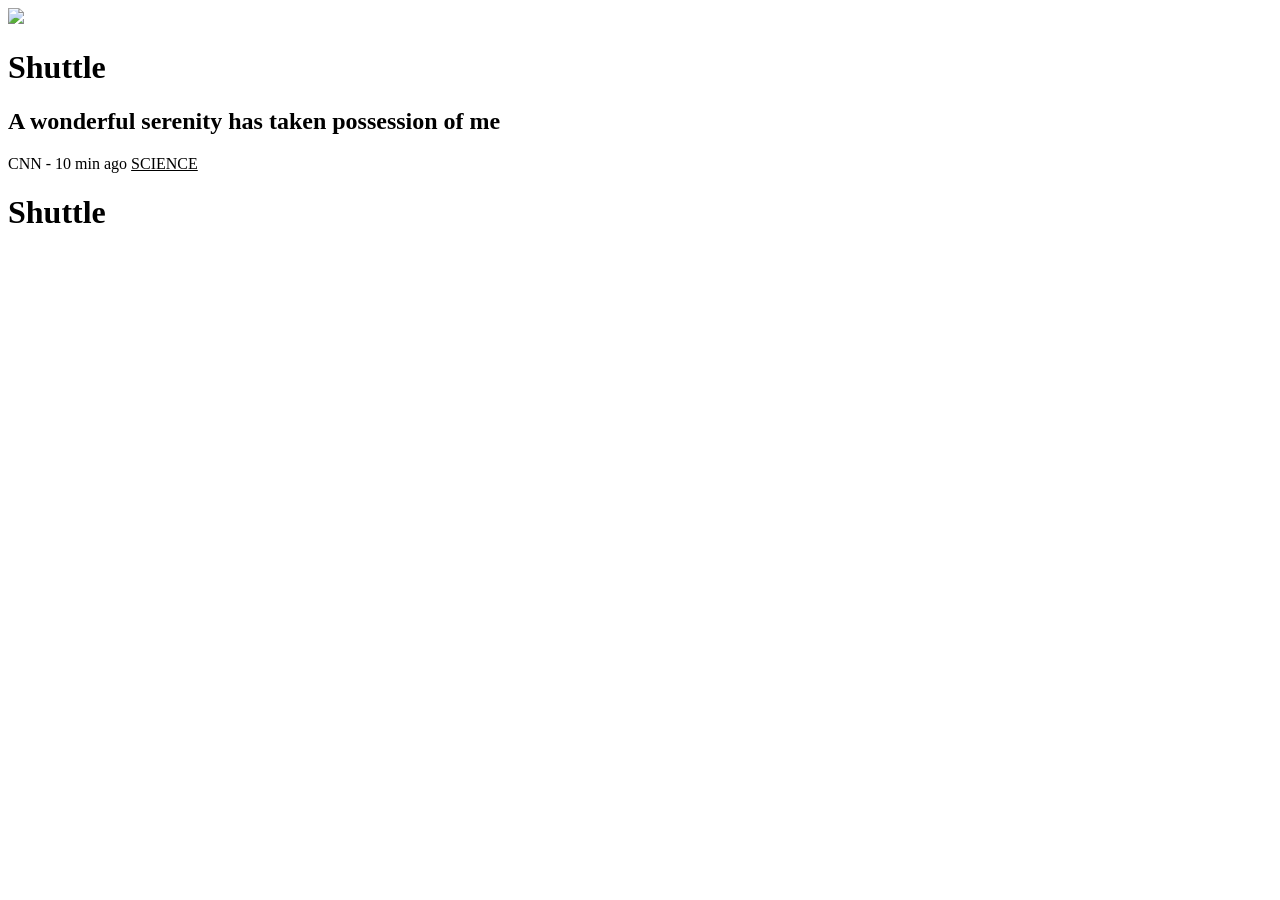
==== index.html @ 96f4abc2 "Add files via upload" ====
<!doctype html>
<html lang="en">
 <head>
  <meta charset="UTF-8">
  <meta name="Generator" content="EditPlus�">
  <meta name="Author" content="">
  <meta name="Keywords" content="">
  <meta name="Description" content="">
  <title>React Redux Dynamic List</title>
  <link href="css/style.css" rel="stylesheet">
  <link href="https://cdnjs.cloudflare.com/ajax/libs/ionicons/2.0.1/css/ionicons.css" rel="stylesheet">
  <script type="text/javascript" src="js/babel.js"></script>
  <script type="text/javascript" src="js/react.js"></script>
  <script type="text/javascript" src="js/browser.js"></script>
  <script type="text/javascript" src="js/react-with-addons.js"></script>
  <script type="text/javascript" src="js/react-dom.js"></script>
  <script type="text/javascript" src="js/redux.js"></script>
  <script type="text/javascript" src="js/react-redux.js"></script>
  <script type="text/javascript" src="js/redux-thunk.js"></script>
  <script type="text/jsx">
		const {Provider, connect} = ReactRedux;
		const {createStore, applyMiddleware} = Redux;
		const thunk = ReduxThunk.default;
		function fetchPostsRequest(){
		  return {
			type: "FETCH_REQUEST"
		  }
		}
		function fetchPostsSuccess(payload) {
		  return {
			type: "FETCH_SUCCESS",
			payload
		  }
		}
		function fetchPostsError() {
		  return {
			type: "FETCH_ERROR"
		  }
		}
		const reducer = (state = {}, action) => {
		  switch (action.type) {
			case "FETCH_REQUEST":
			  return state;
			case "FETCH_SUCCESS": 
			  return {state, posts: action.payload};
			default:
			  return state;
		  }
		} 

		function fetchPostsWithRedux() {
			return (dispatch) => {
			dispatch(fetchPostsRequest());
			return fetchPosts().then(([response, json]) =>{
				if(response.status === 200){
				dispatch(fetchPostsSuccess(json))
			  }
			  else{
				dispatch(fetchPostsError())
			  }
			})
		  }
		}

		function fetchPosts() {
		  const URL = "http://www.mocky.io/v2/596132761000006e0aac5adb";
		  return fetch(URL, { method: 'GET'})
			 .then( response => Promise.all([response, response.json()]));
		}
		class App extends React.Component {
			componentDidMount(){
			this.props.fetchPostsWithRedux()
		  }
			render(){
			  return (
					<div className="filter-list">
					<ul>
						{
					this.props.posts && 
				  this.props.posts.map((post) =>{
					return(
						<li>
							<img src={post.img} />
							<div className="content">
								<h3><a href="">{post.title}</a></h3>
								<p>{post.caption}</p>
								<div className="like"><i className="ion-ios-heart accent-text"></i>{post.likes}</div>
								<div className="people"><i className="ion-android-person-add"></i>{post.people}</div>
								<div className="share"><i className="ion-android-share-alt"></i>Share</div>
							</div>
						</li>
					)
				  })
				}
				</ul>
				</div>
			)
		  }
		}
		function mapStateToProps(state){
			return {
			posts: state.posts
		  }
		}


		let Container = connect(mapStateToProps, {fetchPostsWithRedux})(App);

		const store = createStore(
			reducer,
			applyMiddleware(thunk)
		);
		ReactDOM.render(
			<Provider store={store}>
				<Container/>
			</Provider>,
			document.getElementById('container')
		);

	</script>
 </head>
 <body>
	<div class="wrapper">
		<header>
			<div class="menu">
				<em></em>
				<em></em>
				<em></em>
			</div>
			<i><img src="http://drona.csa.iisc.ernet.in/~casl/images/people/default-profile.png" width="24px"></i>
			<h1>Shuttle</h1>
		</header>
		<div class="description">
			<h2>A wonderful serenity has taken possession of me</h2>
			<label>CNN - 10 min ago</label>
			<u>SCIENCE</u>
		</div>
	</div>
	<div class="list">
		<div id="container"></div>
	</div>
	<footer>
		<h1>Shuttle</h1>
		<div class="footer-icons">
		  <i class="ion-social-facebook m-10 white-text"></i>
		  <i class="ion-social-twitter m-10 white-text"></i>
		  <i class="ion-social-pinterest m-10 white-text"></i>
		  <i class="ion-social-instagram m-10 white-text"></i>
		</div>
	</footer>
 </body>
</html>
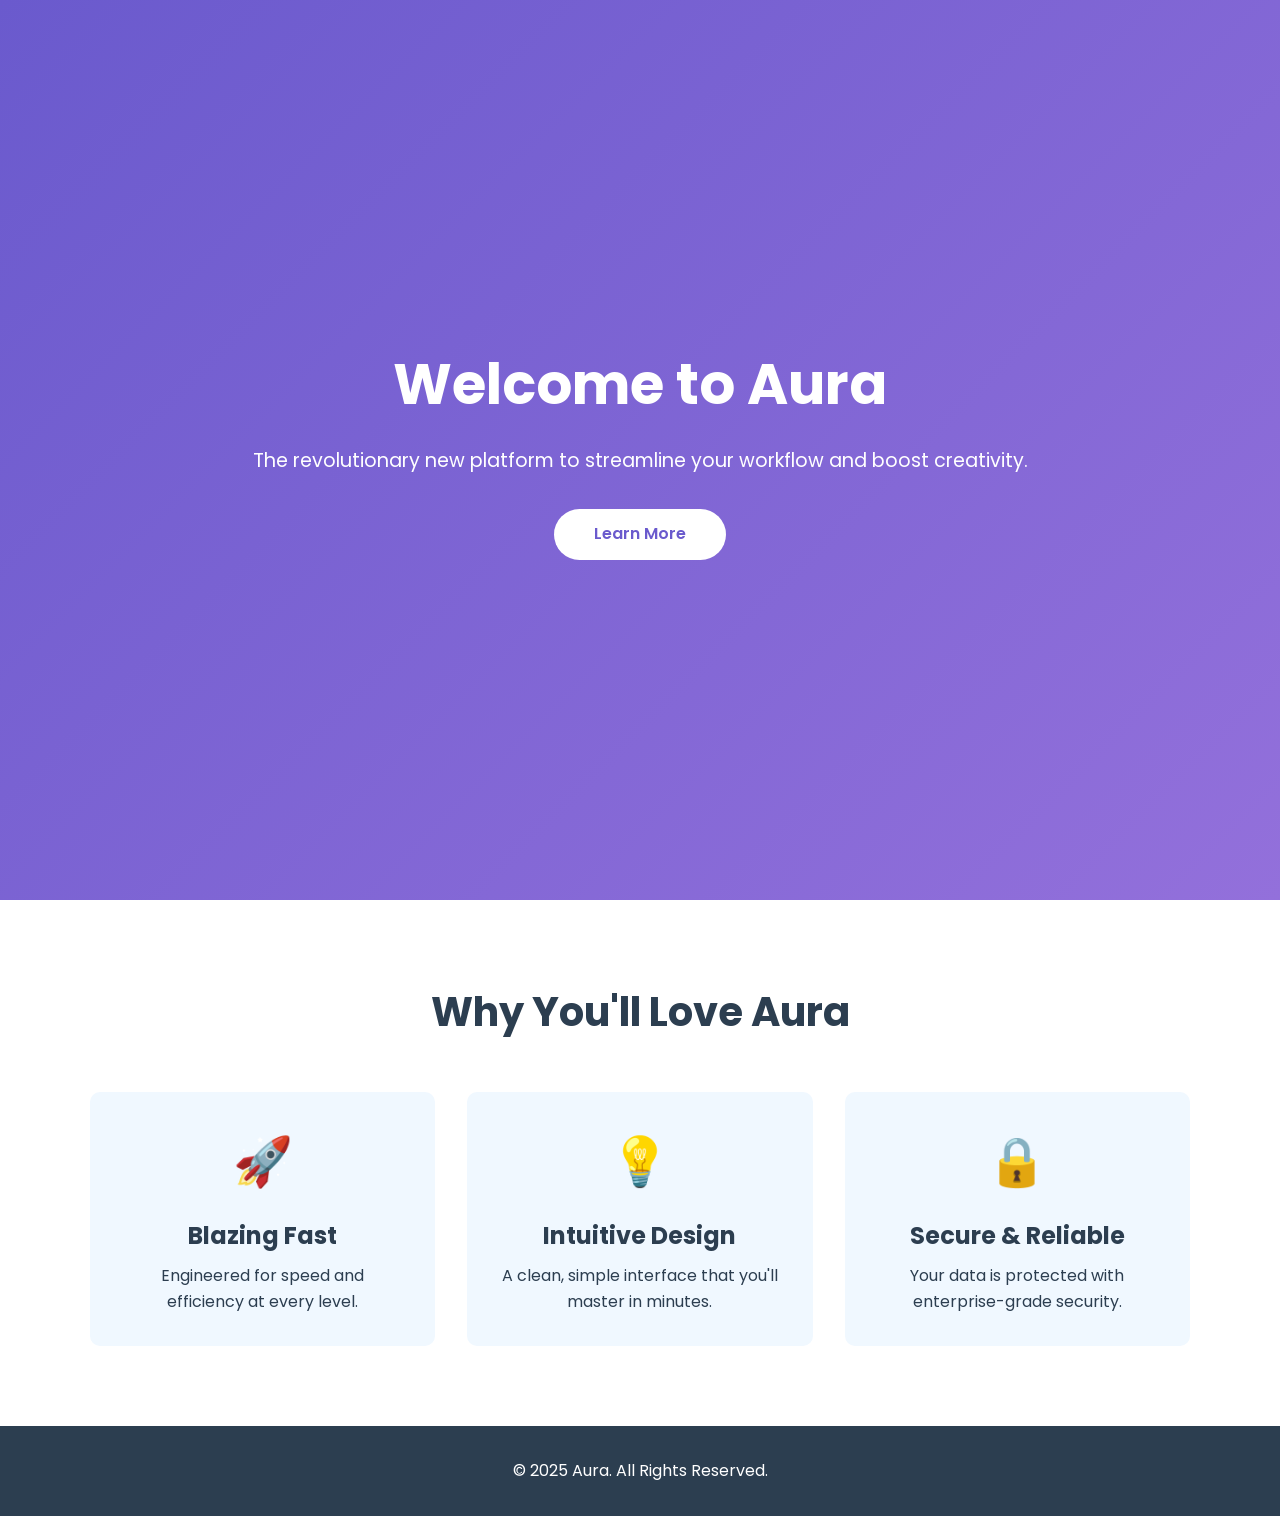
==== commit 271cbe20: "Create index.html" ====
--- a/index.html
+++ b/index.html
@@ -1,152 +1,188 @@
-<!doctype html>
-<html lang="en">
- <head>
-  <meta charset="UTF-8">
-  <meta name="Generator" content="EditPlus�">
-  <meta name="Author" content="">
-  <meta name="Keywords" content="">
-  <meta name="Description" content="">
-  <title>React Redux Dynamic List</title>
-  <link href="css/style.css" rel="stylesheet">
-  <link href="https://cdnjs.cloudflare.com/ajax/libs/ionicons/2.0.1/css/ionicons.css" rel="stylesheet">
-  <script type="text/javascript" src="js/babel.js"></script>
-  <script type="text/javascript" src="js/react.js"></script>
-  <script type="text/javascript" src="js/browser.js"></script>
-  <script type="text/javascript" src="js/react-with-addons.js"></script>
-  <script type="text/javascript" src="js/react-dom.js"></script>
-  <script type="text/javascript" src="js/redux.js"></script>
-  <script type="text/javascript" src="js/react-redux.js"></script>
-  <script type="text/javascript" src="js/redux-thunk.js"></script>
-  <script type="text/jsx">
-		const {Provider, connect} = ReactRedux;
-		const {createStore, applyMiddleware} = Redux;
-		const thunk = ReduxThunk.default;
-		function fetchPostsRequest(){
-		  return {
-			type: "FETCH_REQUEST"
-		  }
-		}
-		function fetchPostsSuccess(payload) {
-		  return {
-			type: "FETCH_SUCCESS",
-			payload
-		  }
-		}
-		function fetchPostsError() {
-		  return {
-			type: "FETCH_ERROR"
-		  }
-		}
-		const reducer = (state = {}, action) => {
-		  switch (action.type) {
-			case "FETCH_REQUEST":
-			  return state;
-			case "FETCH_SUCCESS": 
-			  return {state, posts: action.payload};
-			default:
-			  return state;
-		  }
-		} 
-
-		function fetchPostsWithRedux() {
-			return (dispatch) => {
-			dispatch(fetchPostsRequest());
-			return fetchPosts().then(([response, json]) =>{
-				if(response.status === 200){
-				dispatch(fetchPostsSuccess(json))
-			  }
-			  else{
-				dispatch(fetchPostsError())
-			  }
-			})
-		  }
-		}
-
-		function fetchPosts() {
-		  const URL = "http://www.mocky.io/v2/596132761000006e0aac5adb";
-		  return fetch(URL, { method: 'GET'})
-			 .then( response => Promise.all([response, response.json()]));
-		}
-		class App extends React.Component {
-			componentDidMount(){
-			this.props.fetchPostsWithRedux()
-		  }
-			render(){
-			  return (
-					<div className="filter-list">
-					<ul>
-						{
-					this.props.posts && 
-				  this.props.posts.map((post) =>{
-					return(
-						<li>
-							<img src={post.img} />
-							<div className="content">
-								<h3><a href="">{post.title}</a></h3>
-								<p>{post.caption}</p>
-								<div className="like"><i className="ion-ios-heart accent-text"></i>{post.likes}</div>
-								<div className="people"><i className="ion-android-person-add"></i>{post.people}</div>
-								<div className="share"><i className="ion-android-share-alt"></i>Share</div>
-							</div>
-						</li>
-					)
-				  })
-				}
-				</ul>
-				</div>
-			)
-		  }
-		}
-		function mapStateToProps(state){
-			return {
-			posts: state.posts
-		  }
-		}
-
-
-		let Container = connect(mapStateToProps, {fetchPostsWithRedux})(App);
-
-		const store = createStore(
-			reducer,
-			applyMiddleware(thunk)
-		);
-		ReactDOM.render(
-			<Provider store={store}>
-				<Container/>
-			</Provider>,
-			document.getElementById('container')
-		);
-
-	</script>
- </head>
- <body>
-	<div class="wrapper">
-		<header>
-			<div class="menu">
-				<em></em>
-				<em></em>
-				<em></em>
-			</div>
-			<i><img src="http://drona.csa.iisc.ernet.in/~casl/images/people/default-profile.png" width="24px"></i>
-			<h1>Shuttle</h1>
-		</header>
-		<div class="description">
-			<h2>A wonderful serenity has taken possession of me</h2>
-			<label>CNN - 10 min ago</label>
-			<u>SCIENCE</u>
-		</div>
-	</div>
-	<div class="list">
-		<div id="container"></div>
-	</div>
-	<footer>
-		<h1>Shuttle</h1>
-		<div class="footer-icons">
-		  <i class="ion-social-facebook m-10 white-text"></i>
-		  <i class="ion-social-twitter m-10 white-text"></i>
-		  <i class="ion-social-pinterest m-10 white-text"></i>
-		  <i class="ion-social-instagram m-10 white-text"></i>
-		</div>
-	</footer>
- </body>
-</html>
+<!DOCTYPE html>
+<html lang="en">
+<head>
+    <meta charset="UTF-8">
+    <meta name="viewport" content="width=device-width, initial-scale=1.0">
+    <title>Aura | Your New Experience</title>
+    <style>
+        @import url('https://fonts.googleapis.com/css2?family=Poppins:wght@300;400;600;700&display=swap');
+
+        :root {
+            --primary-color: #6a5acd; /* SlateBlue */
+            --secondary-color: #f0f8ff; /* AliceBlue */
+            --dark-color: #2c3e50; /* SlateGray */
+            --light-color: #ffffff;
+        }
+
+        * {
+            margin: 0;
+            padding: 0;
+            box-sizing: border-box;
+        }
+
+        body {
+            font-family: 'Poppins', sans-serif;
+            line-height: 1.6;
+            color: var(--dark-color);
+            background-color: var(--light-color);
+        }
+
+        .container {
+            max-width: 1100px;
+            margin: auto;
+            padding: 0 2rem;
+            overflow: hidden;
+        }
+
+        .hero {
+            background: linear-gradient(135deg, var(--primary-color), #9370db);
+            color: var(--light-color);
+            min-height: 100vh;
+            display: flex;
+            justify-content: center;
+            align-items: center;
+            text-align: center;
+            padding: 2rem;
+        }
+
+        .hero-content h1 {
+            font-size: 3.5rem;
+            font-weight: 700;
+            margin-bottom: 1rem;
+            animation: fadeInDown 1s ease-in-out;
+        }
+
+        .hero-content p {
+            font-size: 1.2rem;
+            margin-bottom: 2rem;
+            animation: fadeInUp 1s ease-in-out 0.5s;
+            animation-fill-mode: both; /* Keeps state after animation */
+        }
+
+        .btn {
+            display: inline-block;
+            padding: 0.8rem 2.5rem;
+            background: var(--light-color);
+            color: var(--primary-color);
+            border: none;
+            border-radius: 50px;
+            font-weight: 600;
+            text-decoration: none;
+            transition: transform 0.3s ease, box-shadow 0.3s ease;
+            animation: fadeInUp 1s ease-in-out 1s;
+            animation-fill-mode: both;
+        }
+
+        .btn:hover {
+            transform: translateY(-3px);
+            box-shadow: 0 10px 20px rgba(0,0,0,0.1);
+        }
+
+        .features {
+            padding: 5rem 0;
+            text-align: center;
+        }
+
+        .features h2 {
+            font-size: 2.5rem;
+            margin-bottom: 3rem;
+        }
+
+        .features-grid {
+            display: grid;
+            grid-template-columns: repeat(auto-fit, minmax(250px, 1fr));
+            gap: 2rem;
+        }
+
+        .feature-item {
+            background: var(--secondary-color);
+            padding: 2rem;
+            border-radius: 10px;
+            transition: transform 0.3s ease;
+        }
+
+        .feature-item:hover {
+            transform: scale(1.05);
+        }
+        
+        .feature-item .icon {
+            font-size: 3rem;
+            margin-bottom: 1rem;
+            color: var(--primary-color);
+        }
+
+        .feature-item h3 {
+            font-size: 1.5rem;
+            margin-bottom: 0.5rem;
+        }
+
+        footer {
+            background: var(--dark-color);
+            color: var(--light-color);
+            text-align: center;
+            padding: 2rem 0;
+        }
+        
+        /* Animations */
+        @keyframes fadeInDown {
+            from { opacity: 0; transform: translateY(-20px); }
+            to { opacity: 1; transform: translateY(0); }
+        }
+
+        @keyframes fadeInUp {
+            from { opacity: 0; transform: translateY(20px); }
+            to { opacity: 1; transform: translateY(0); }
+        }
+
+        /* Responsive */
+        @media (max-width: 768px) {
+            .hero-content h1 {
+                font-size: 2.5rem;
+            }
+            .hero-content p {
+                font-size: 1rem;
+            }
+        }
+    </style>
+</head>
+<body>
+
+    <header class="hero">
+        <div class="hero-content">
+            <h1>Welcome to Aura</h1>
+            <p>The revolutionary new platform to streamline your workflow and boost creativity.</p>
+            <a href="#features" class="btn">Learn More</a>
+        </div>
+    </header>
+
+    <main>
+        <section id="features" class="features container">
+            <h2>Why You'll Love Aura</h2>
+            <div class="features-grid">
+                <div class="feature-item">
+                    <div class="icon">🚀</div>
+                    <h3>Blazing Fast</h3>
+                    <p>Engineered for speed and efficiency at every level.</p>
+                </div>
+                <div class="feature-item">
+                    <div class="icon">💡</div>
+                    <h3>Intuitive Design</h3>
+                    <p>A clean, simple interface that you'll master in minutes.</p>
+                </div>
+                <div class="feature-item">
+                    <div class="icon">🔒</div>
+                    <h3>Secure & Reliable</h3>
+                    <p>Your data is protected with enterprise-grade security.</p>
+                </div>
+            </div>
+        </section>
+    </main>
+
+    <footer>
+        <div class="container">
+            <p>&copy; 2025 Aura. All Rights Reserved.</p>
+        </div>
+    </footer>
+
+</body>
+</html>
